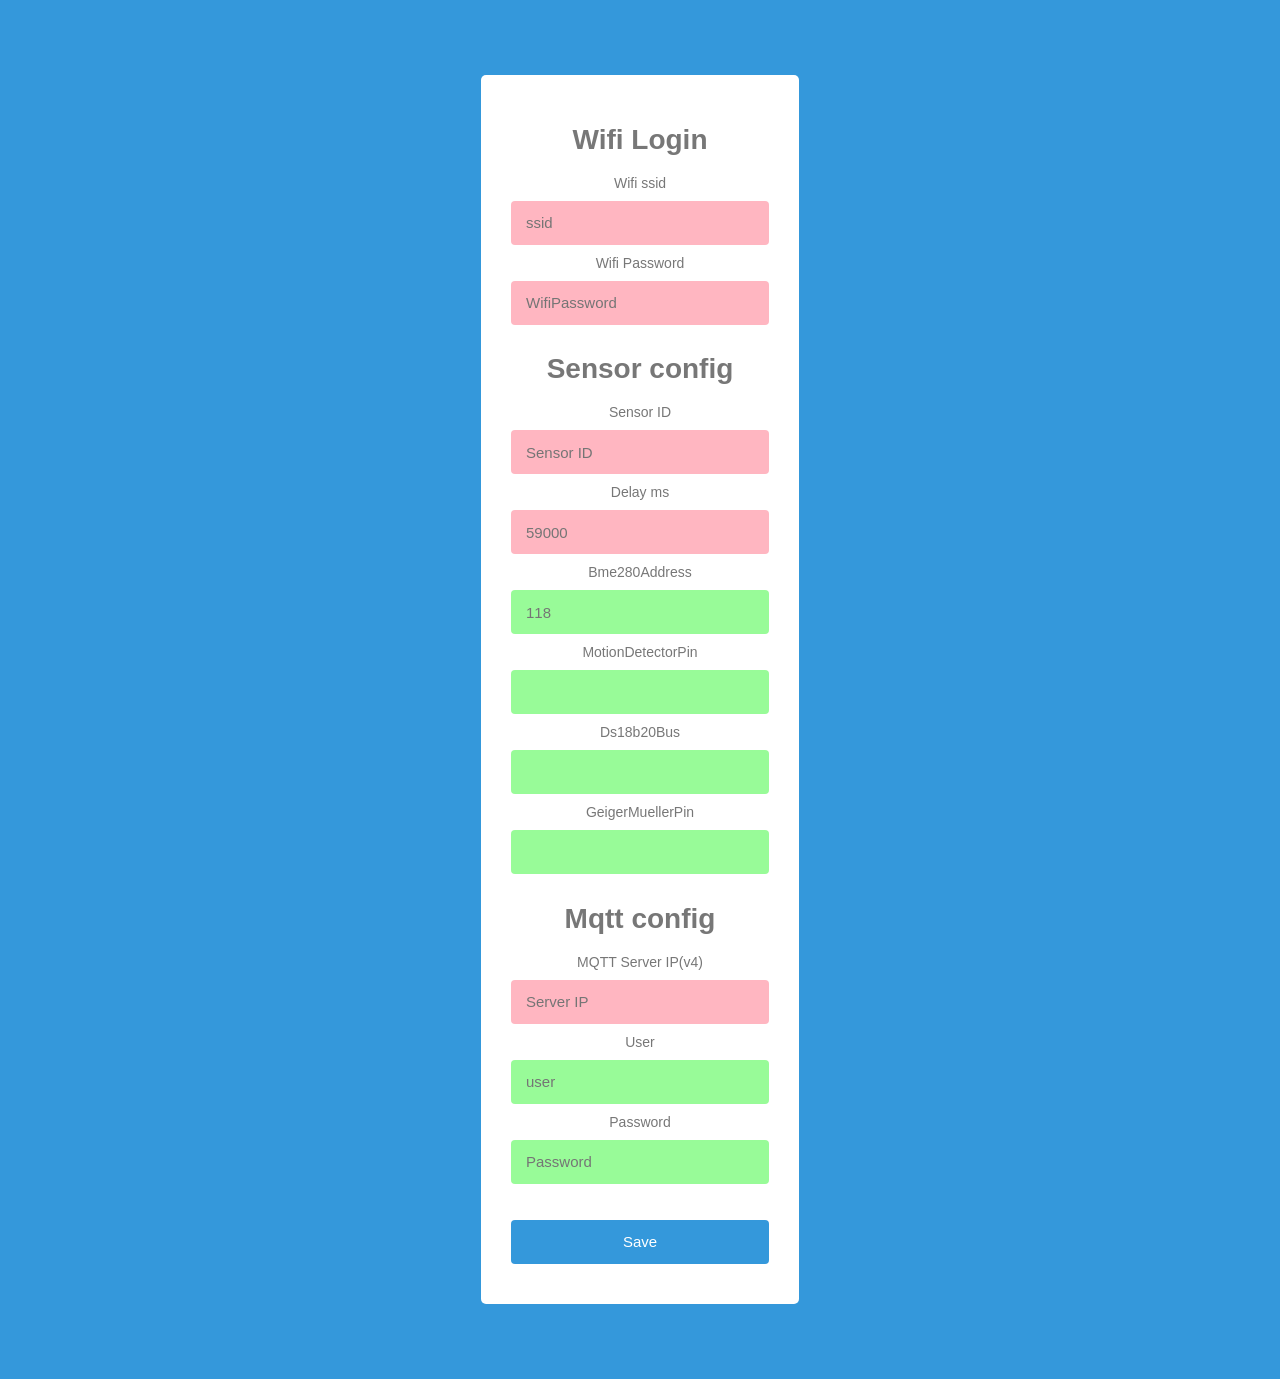
==== software/lib/StirrerWebserver/src/config.html @ 1a2576b9 "working webserver" ====
<html>
    <head>
        <script src='https://ajax.googleapis.com/ajax/libs/jquery/3.2.1/jquery.min.js'></script>
        <link rel="stylesheet" href="style.css">
        <script>
            function loadData(){
                // load existing config
                form = $('#config_form')
                $.ajax({
                    url: '/api/config.json',
                    method: 'GET',
                    success: function(response) {
                        //var json = $.parseJSON(response);
                        var wifiConfig = response.wifi;
                        form.find('#wifiSsid').val(wifiConfig.ssid);
                        form.find('#wifiPwd').val(wifiConfig.password);
                        var sensorConfig = response.sensor;
                        form.find('#sensorId').val(sensorConfig.id);
                        form.find('#sensorDelayMs').val(sensorConfig.delayMs);
                        form.find('#sensorBme280Address').val(sensorConfig.bme280Address);
                        form.find('#sensorMotionDetectorPin').val(sensorConfig.motionDetectorPin);
                        form.find('#sensorDs18b20Bus').val(sensorConfig.ds18b20Bus);
                        form.find('#sensorGeigerMuellerPin').val(sensorConfig.geigerMuellerPin);
                        var mqttConfig = response.mqtt;
                        form.find('#mqttServerIp').val(mqttConfig.ip);
                        form.find('#mqttUser').val(mqttConfig.user);
                        form.find('#mqttPwd').val(mqttConfig.password);
                    },
                    error: function(xhr, status, error) {
                        // Handle errors here
                        console.error(status, error);
                    }
                });
            }
            function setupForm(){
                // IPv4 validation
                $( ".ip-v4" ).attr("minlength","7");
                $( ".ip-v4" ).attr("maxlength","15");
                $( ".ip-v4" ).attr("pattern","^(?>(\d|[1-9]\d{2}|1\d\d|2[0-4]\d|25[0-5])\.){3}(?1)$");
                // IPv6 validation
                $( ".ip-v6" ).attr("pattern","^([0-9a-fA-F]{1,4}:){7}[0-9a-fA-F]{1,4}$");
            }
        </script>
    </head>
    <body>
        <form method='POST' action='#' enctype='application/x-www-form-urlencoded' id='config_form'>
            <div>
                <h1>Wifi Login</h1>
                <label for="wifiSsid">Wifi ssid</label>
                <input name="wifiSsid" id="wifiSsid" placeholder='ssid' required> 
                <label for="wifiPwd">Wifi Password</label>
                <input name="wifiPwd" id="wifiPwd" placeholder=WifiPassword type='Password' required> 
            </div>
            <div>
                <h1>Sensor config</h1>
                <label for="sensorId">Sensor ID</label>
                <input name="sensorId" id="sensorId" placeholder='Sensor ID' required>
                <label for="sensorDelayMs">Delay ms</label>
                <input name="sensorDelayMs" id="sensorDelayMs" type="number" min="0" max="3600000" placeholder='59000' required>
                <label for="sensorBme280Address">Bme280Address</label>
                <input name="sensorBme280Address" id="sensorBme280Address" type="number" min="0" max="127" placeholder='118'>
                <label for="sensorMotionDetectorPin">MotionDetectorPin</label>
                <input name="sensorMotionDetectorPin" id="sensorMotionDetectorPin">
                <label for="sensorDs18b20Bus">Ds18b20Bus</label>
                <input name="sensorDs18b20Bus" id="sensorDs18b20Bus">
                <label for="sensorGeigerMuellerPin">GeigerMuellerPin</label>
                <input name="sensorGeigerMuellerPin" id="sensorGeigerMuellerPin">
            </div>
            <div>
                <h1>Mqtt config</h1>
                <label for="mqttServerIp">MQTT Server IP(v4)</label>
                <input name="mqttServerIp" id="mqttServerIp" placeholder='Server IP' type='text' class="ip-v4" required>
                <label for="mqttUser">User</label>
                <input name="mqttUser" id="mqttUser" placeholder='user'> 
                <label for="mqttPwd">Password</label>
                <input name="mqttPwd" id="mqttPwd" placeholder=Password type='Password'> 
            </div>
            <br>
            <input type='submit' class='btn' value='Save'>
        </form>
        <script>
            setupForm();
            loadData();
        </script>
    </body>
</html>
---- software/lib/StirrerWebserver/src/style.css ----
#file-input,
input {
	width: 100%;
	height: 44px;
	border-radius: 4px;
	margin: 10px auto;
	font-size: 15px
}

input {
	background: #f1f1f1;
	border: 0;
	padding: 0 15px
}

body {
	background: #3498db;
	font-family: sans-serif;
	font-size: 14px;
	color: #777
}

#file-input {
	padding: 0;
	border: 1px solid #ddd;
	line-height: 44px;
	text-align: left;
	display: block;
	cursor: pointer
}

#bar,
#prgbar {
	background-color: #f1f1f1;
	border-radius: 10px
}

#bar {
	background-color: #3498db;
	width: 0%;
	height: 10px
}

form {
	background: #fff;
	max-width: 258px;
	margin: 75px auto;
	padding: 30px;
	border-radius: 5px;
	text-align: center
}

input:valid:not(.btn) {
  background-color: palegreen;
}

input:invalid:not(.btn) {
  background-color: lightpink;
}

.btn {
	background: #3498db;
	color: #fff;
	cursor: pointer
}
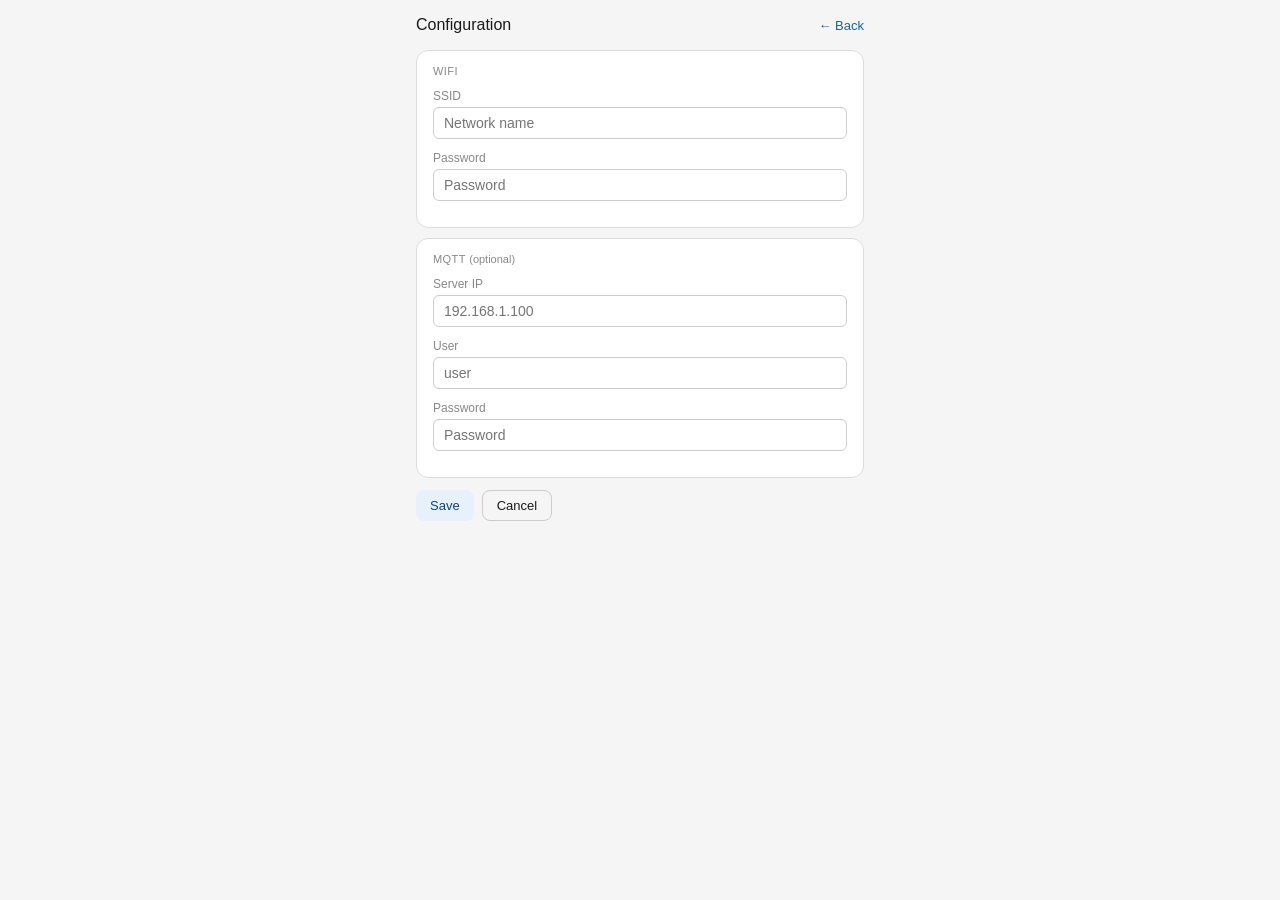
==== commit 42050058: "encoder display temp sensor" ====
--- a/software/lib/StirrerWebserver/src/config.html
+++ b/software/lib/StirrerWebserver/src/config.html
@@ -1,86 +1,72 @@
-<html>
-    <head>
-        <script src='https://ajax.googleapis.com/ajax/libs/jquery/3.2.1/jquery.min.js'></script>
-        <link rel="stylesheet" href="style.css">
-        <script>
-            function loadData(){
-                // load existing config
-                form = $('#config_form')
-                $.ajax({
-                    url: '/api/config.json',
-                    method: 'GET',
-                    success: function(response) {
-                        //var json = $.parseJSON(response);
-                        var wifiConfig = response.wifi;
-                        form.find('#wifiSsid').val(wifiConfig.ssid);
-                        form.find('#wifiPwd').val(wifiConfig.password);
-                        var sensorConfig = response.sensor;
-                        form.find('#sensorId').val(sensorConfig.id);
-                        form.find('#sensorDelayMs').val(sensorConfig.delayMs);
-                        form.find('#sensorBme280Address').val(sensorConfig.bme280Address);
-                        form.find('#sensorMotionDetectorPin').val(sensorConfig.motionDetectorPin);
-                        form.find('#sensorDs18b20Bus').val(sensorConfig.ds18b20Bus);
-                        form.find('#sensorGeigerMuellerPin').val(sensorConfig.geigerMuellerPin);
-                        var mqttConfig = response.mqtt;
-                        form.find('#mqttServerIp').val(mqttConfig.ip);
-                        form.find('#mqttUser').val(mqttConfig.user);
-                        form.find('#mqttPwd').val(mqttConfig.password);
-                    },
-                    error: function(xhr, status, error) {
-                        // Handle errors here
-                        console.error(status, error);
-                    }
-                });
-            }
-            function setupForm(){
-                // IPv4 validation
-                $( ".ip-v4" ).attr("minlength","7");
-                $( ".ip-v4" ).attr("maxlength","15");
-                $( ".ip-v4" ).attr("pattern","^(?>(\d|[1-9]\d{2}|1\d\d|2[0-4]\d|25[0-5])\.){3}(?1)$");
-                // IPv6 validation
-                $( ".ip-v6" ).attr("pattern","^([0-9a-fA-F]{1,4}:){7}[0-9a-fA-F]{1,4}$");
-            }
-        </script>
-    </head>
-    <body>
-        <form method='POST' action='#' enctype='application/x-www-form-urlencoded' id='config_form'>
-            <div>
-                <h1>Wifi Login</h1>
-                <label for="wifiSsid">Wifi ssid</label>
-                <input name="wifiSsid" id="wifiSsid" placeholder='ssid' required> 
-                <label for="wifiPwd">Wifi Password</label>
-                <input name="wifiPwd" id="wifiPwd" placeholder=WifiPassword type='Password' required> 
+<!DOCTYPE html>
+<html lang="de">
+<head>
+    <meta charset="UTF-8">
+    <meta name="viewport" content="width=device-width, initial-scale=1.0">
+    <title>Configuration</title>
+    <script src="https://ajax.googleapis.com/ajax/libs/jquery/3.2.1/jquery.min.js"></script>
+    <link rel="stylesheet" href="style.css">
+</head>
+<body>
+    <div class="topbar">
+        <h1>Configuration</h1>
+        <a href="/index.html">← Back</a>
+    </div>
+
+    <form method="POST" action="/config.html"
+          enctype="application/x-www-form-urlencoded" id="config_form">
+        <div class="card">
+            <div class="card-title">WiFi</div>
+            <div class="form-row">
+                <label for="wifiSsid">SSID</label>
+                <input name="wifiSsid" id="wifiSsid" placeholder="Network name" required>
             </div>
-            <div>
-                <h1>Sensor config</h1>
-                <label for="sensorId">Sensor ID</label>
-                <input name="sensorId" id="sensorId" placeholder='Sensor ID' required>
-                <label for="sensorDelayMs">Delay ms</label>
-                <input name="sensorDelayMs" id="sensorDelayMs" type="number" min="0" max="3600000" placeholder='59000' required>
-                <label for="sensorBme280Address">Bme280Address</label>
-                <input name="sensorBme280Address" id="sensorBme280Address" type="number" min="0" max="127" placeholder='118'>
-                <label for="sensorMotionDetectorPin">MotionDetectorPin</label>
-                <input name="sensorMotionDetectorPin" id="sensorMotionDetectorPin">
-                <label for="sensorDs18b20Bus">Ds18b20Bus</label>
-                <input name="sensorDs18b20Bus" id="sensorDs18b20Bus">
-                <label for="sensorGeigerMuellerPin">GeigerMuellerPin</label>
-                <input name="sensorGeigerMuellerPin" id="sensorGeigerMuellerPin">
+            <div class="form-row">
+                <label for="wifiPwd">Password</label>
+                <input name="wifiPwd" id="wifiPwd" type="password" placeholder="Password">
             </div>
-            <div>
-                <h1>Mqtt config</h1>
-                <label for="mqttServerIp">MQTT Server IP(v4)</label>
-                <input name="mqttServerIp" id="mqttServerIp" placeholder='Server IP' type='text' class="ip-v4" required>
+        </div>
+
+        <div class="card">
+            <div class="card-title">MQTT <span class="optional">(optional)</span></div>
+            <div class="form-row">
+                <label for="mqttServerIp">Server IP</label>
+                <input name="mqttServerIp" id="mqttServerIp"
+                       placeholder="192.168.1.100" class="ip-v4">
+            </div>
+            <div class="form-row">
                 <label for="mqttUser">User</label>
-                <input name="mqttUser" id="mqttUser" placeholder='user'> 
+                <input name="mqttUser" id="mqttUser" placeholder="user">
+            </div>
+            <div class="form-row">
                 <label for="mqttPwd">Password</label>
-                <input name="mqttPwd" id="mqttPwd" placeholder=Password type='Password'> 
+                <input name="mqttPwd" id="mqttPwd" type="password" placeholder="Password">
             </div>
-            <br>
-            <input type='submit' class='btn' value='Save'>
-        </form>
-        <script>
-            setupForm();
-            loadData();
-        </script>
-    </body>
-</html>+        </div>
+
+        <div class="btn-row">
+            <input type="submit" class="btn btn-primary" value="Save">
+            <a href="/index.html" class="btn">Cancel</a>
+        </div>
+    </form>
+
+    <script>
+        function loadConfig() {
+            $.ajax({
+                url: '/api/config.json',
+                method: 'GET',
+                success: function(r) {
+                    $('#wifiSsid').val(r.wifi.ssid);
+                    $('#wifiPwd').val(r.wifi.password);
+                    $('#mqttServerIp').val(r.mqtt.ip);
+                    $('#mqttUser').val(r.mqtt.user);
+                    $('#mqttPwd').val(r.mqtt.password);
+                },
+                error: function(xhr) { console.error('config load failed', xhr.status); }
+            });
+        }
+        $('.ip-v4').attr({ minlength: '7', maxlength: '15' });
+        loadConfig();
+    </script>
+</body>
+</html>
--- a/software/lib/StirrerWebserver/src/style.css
+++ b/software/lib/StirrerWebserver/src/style.css
@@ -1,65 +1,130 @@
-#file-input,
-input {
-	width: 100%;
-	height: 44px;
-	border-radius: 4px;
-	margin: 10px auto;
-	font-size: 15px
+* { box-sizing: border-box; margin: 0; padding: 0; }
+
+body {
+    font-family: sans-serif;
+    font-size: 14px;
+    background: #f5f5f5;
+    color: #1a1a1a;
+    padding: 16px;
+    max-width: 480px;
+    margin: 0 auto;
 }
 
-input {
-	background: #f1f1f1;
-	border: 0;
-	padding: 0 15px
+.topbar {
+    display: flex;
+    justify-content: space-between;
+    align-items: center;
+    margin-bottom: 16px;
+}
+.topbar h1 { font-size: 16px; font-weight: 500; }
+.topbar a  { font-size: 13px; color: #185FA5; text-decoration: none; }
+
+.metrics {
+    display: grid;
+    grid-template-columns: repeat(3, 1fr);
+    gap: 8px;
+    margin-bottom: 12px;
+}
+.metric        { background: #ebebeb; border-radius: 8px; padding: 10px 12px; }
+.metric-label  { font-size: 11px; color: #666; margin-bottom: 4px; }
+.metric-value  { font-size: 22px; font-weight: 500; }
+.metric-unit   { font-size: 12px; color: #888; }
+.metric-sub    { font-size: 11px; color: #888; margin-top: 2px; }
+
+.card {
+    background: #fff;
+    border: 0.5px solid #ddd;
+    border-radius: 12px;
+    padding: 14px 16px;
+    margin-bottom: 10px;
+}
+.card-title {
+    font-size: 11px;
+    font-weight: 500;
+    color: #888;
+    text-transform: uppercase;
+    letter-spacing: 0.04em;
+    margin-bottom: 12px;
+}
+.optional { font-weight: 400; text-transform: none; letter-spacing: 0; }
+
+hr { border: none; border-top: 0.5px solid #eee; margin: 10px 0; }
+
+.status-row {
+    display: flex;
+    justify-content: space-between;
+    align-items: center;
+    margin-bottom: 8px;
+}
+.dot         { width: 8px; height: 8px; border-radius: 50%; display: inline-block; margin-right: 6px; }
+.dot-on      { background: #639922; }
+.dot-off     { background: #E24B4A; }
+
+.pill        { font-size: 11px; padding: 3px 10px; border-radius: 20px; font-weight: 500; }
+.pill-ext    { background: #E6F1FB; color: #0C447C; }
+.pill-plate  { background: #FAEEDA; color: #633806; }
+
+.row         { display: flex; align-items: center; gap: 10px; margin-bottom: 10px; }
+.row label   { font-size: 13px; color: #666; min-width: 90px; }
+.row input[type=range] { flex: 1; accent-color: #185FA5; }
+.val         { font-size: 13px; font-weight: 500; min-width: 52px; text-align: right; }
+
+.rpm-metrics { display: grid; grid-template-columns: repeat(3, 1fr); gap: 8px; margin-bottom: 10px; }
+.rpm-metric  { background: #f5f5f5; border-radius: 8px; padding: 8px 12px; }
+.rpm-label   { font-size: 11px; color: #666; margin-bottom: 2px; }
+.rpm-value   { font-size: 18px; font-weight: 500; }
+.rpm-unit    { font-size: 11px; color: #888; }
+
+.pid-mode    { font-size: 11px; color: #888; margin-bottom: 8px; }
+.pid-grid    { display: grid; grid-template-columns: repeat(3, 1fr); gap: 8px; }
+.pid-item label {
+    font-size: 11px; color: #888;
+    display: block; margin-bottom: 4px;
+}
+.pid-item input {
+    width: 100%;
+    border: 0.5px solid #ccc;
+    border-radius: 6px;
+    padding: 5px 8px;
+    font-size: 13px;
+    background: #fff;
+    color: #1a1a1a;
 }
 
-body {
-	background: #3498db;
-	font-family: sans-serif;
-	font-size: 14px;
-	color: #777
+.form-row { margin-bottom: 12px; }
+.form-row label {
+    display: block;
+    font-size: 12px;
+    color: #888;
+    margin-bottom: 4px;
+}
+.form-row input {
+    width: 100%;
+    border: 0.5px solid #ccc;
+    border-radius: 6px;
+    padding: 7px 10px;
+    font-size: 14px;
+    background: #fff;
+    color: #1a1a1a;
 }
 
-#file-input {
-	padding: 0;
-	border: 1px solid #ddd;
-	line-height: 44px;
-	text-align: left;
-	display: block;
-	cursor: pointer
+.btn-row { display: flex; gap: 8px; margin-top: 12px; }
+.btn {
+    border: 0.5px solid #ccc;
+    background: transparent;
+    border-radius: 8px;
+    padding: 7px 14px;
+    font-size: 13px;
+    cursor: pointer;
+    color: #1a1a1a;
+    text-decoration: none;
+    display: inline-block;
 }
+.btn:active   { transform: scale(0.98); }
+.btn-primary  { background: #E6F1FB; color: #0C447C; border-color: transparent; }
+.btn-on       { background: #EAF3DE; color: #27500A; border-color: transparent; }
+.btn-off      { background: #FCEBEB; color: #791F1F; border-color: transparent; }
 
-#bar,
-#prgbar {
-	background-color: #f1f1f1;
-	border-radius: 10px
-}
+input[type=submit].btn-primary { border: none; }
 
-#bar {
-	background-color: #3498db;
-	width: 0%;
-	height: 10px
-}
-
-form {
-	background: #fff;
-	max-width: 258px;
-	margin: 75px auto;
-	padding: 30px;
-	border-radius: 5px;
-	text-align: center
-}
-
-input:valid:not(.btn) {
-  background-color: palegreen;
-}
-
-input:invalid:not(.btn) {
-  background-color: lightpink;
-}
-
-.btn {
-	background: #3498db;
-	color: #fff;
-	cursor: pointer
-}+.calib-result { font-size: 12px; color: #888; margin-top: 8px; }
